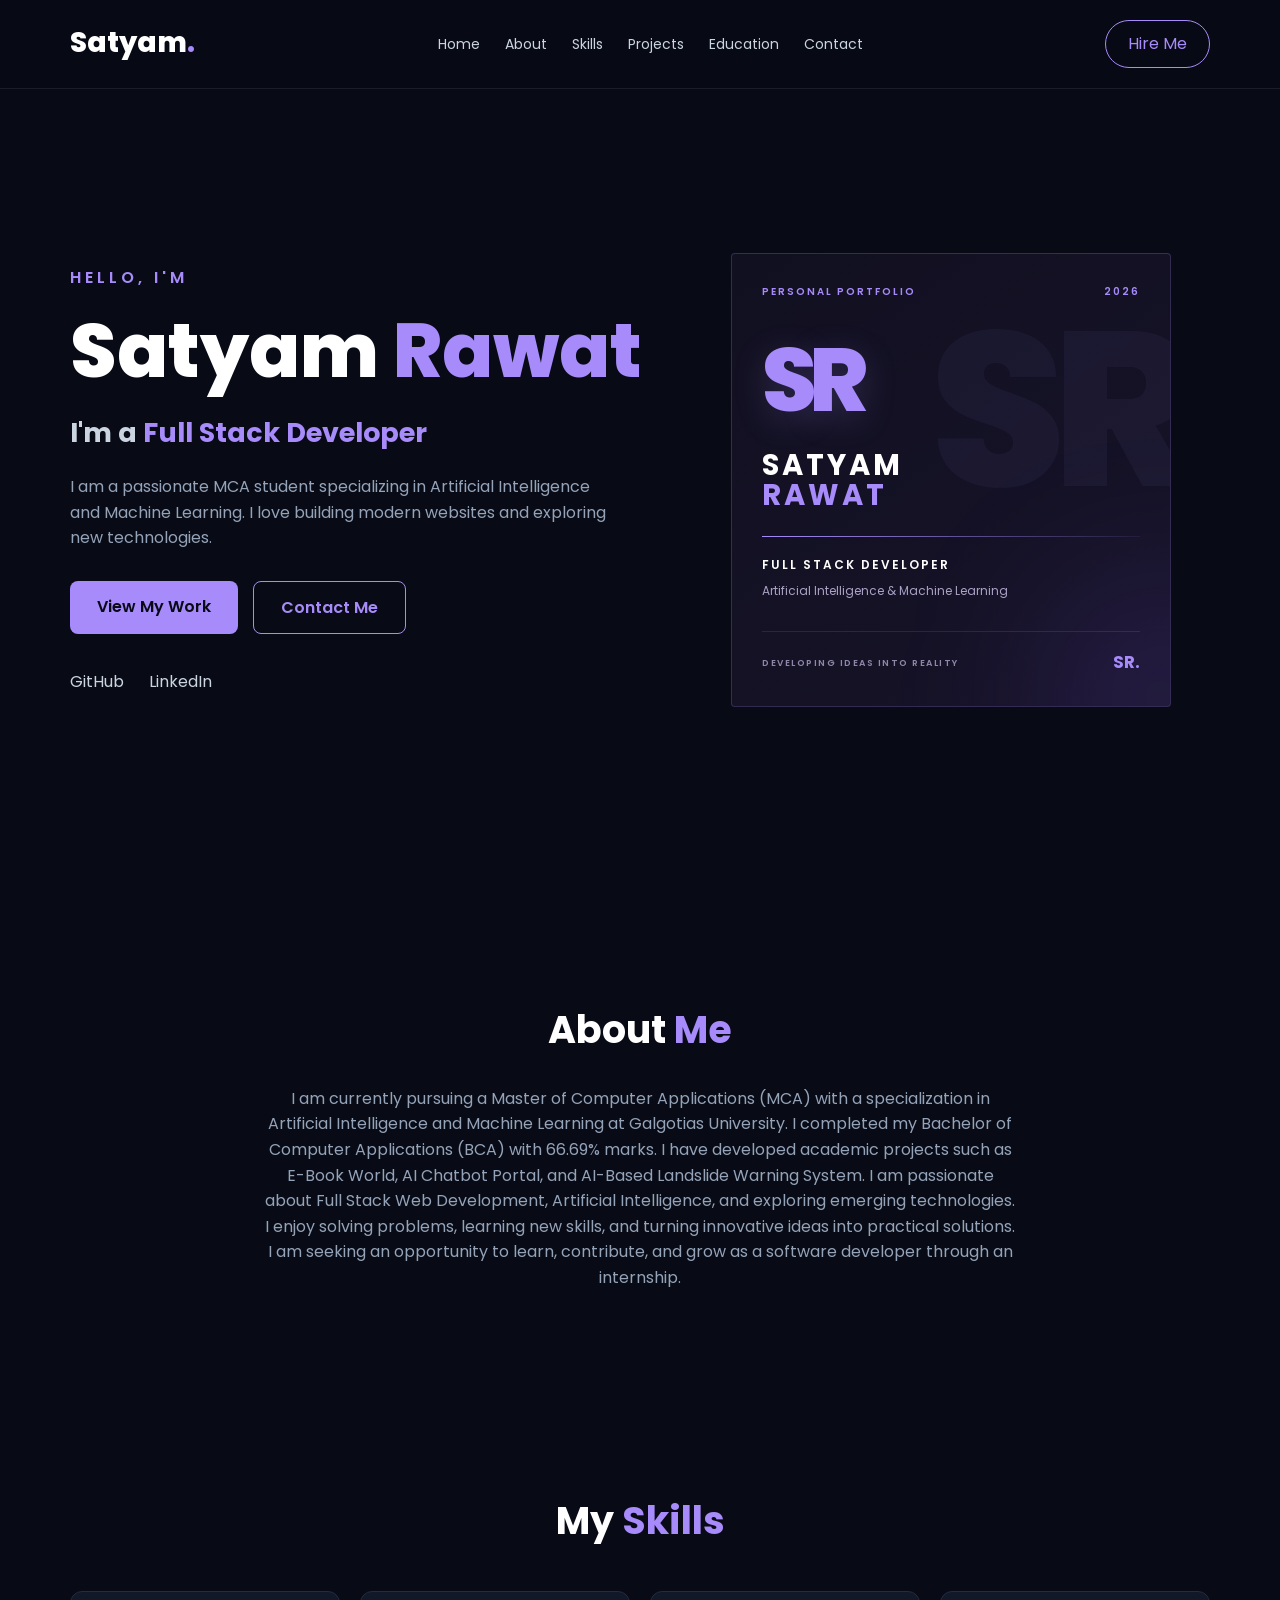
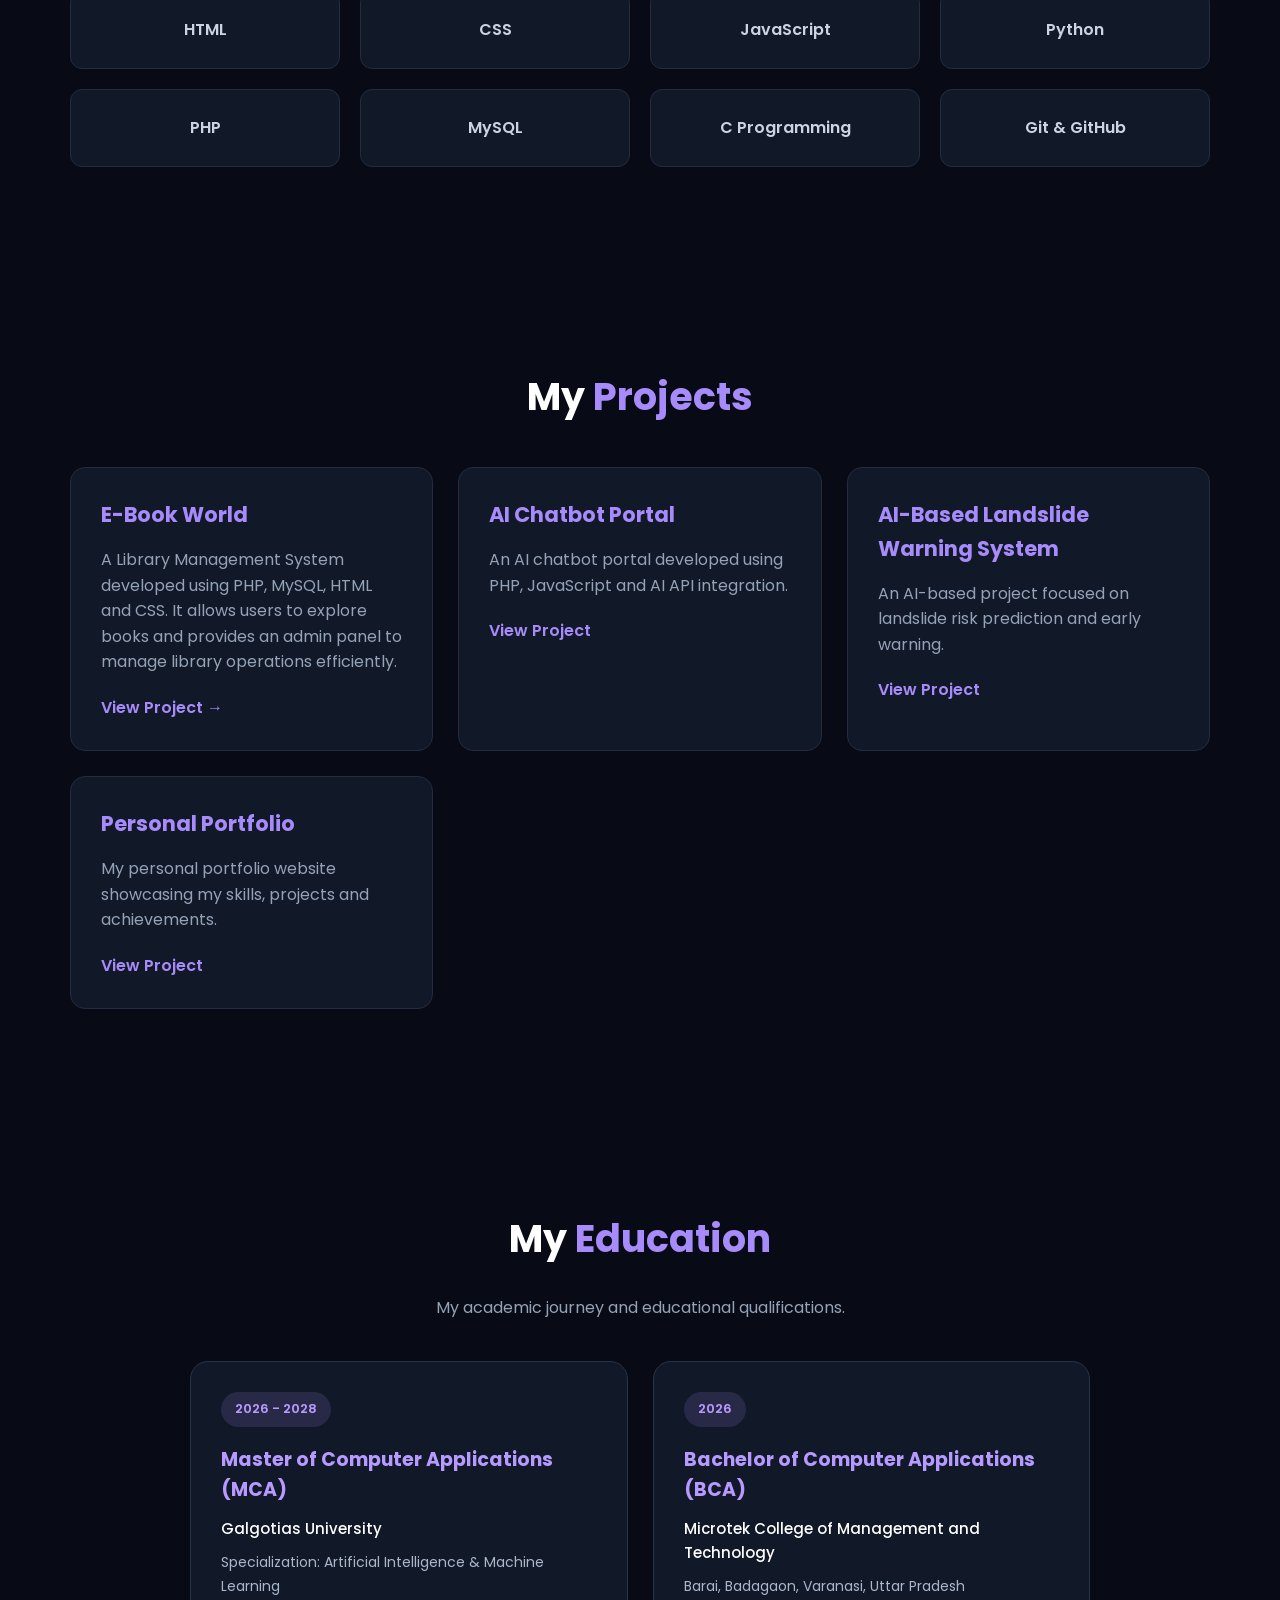
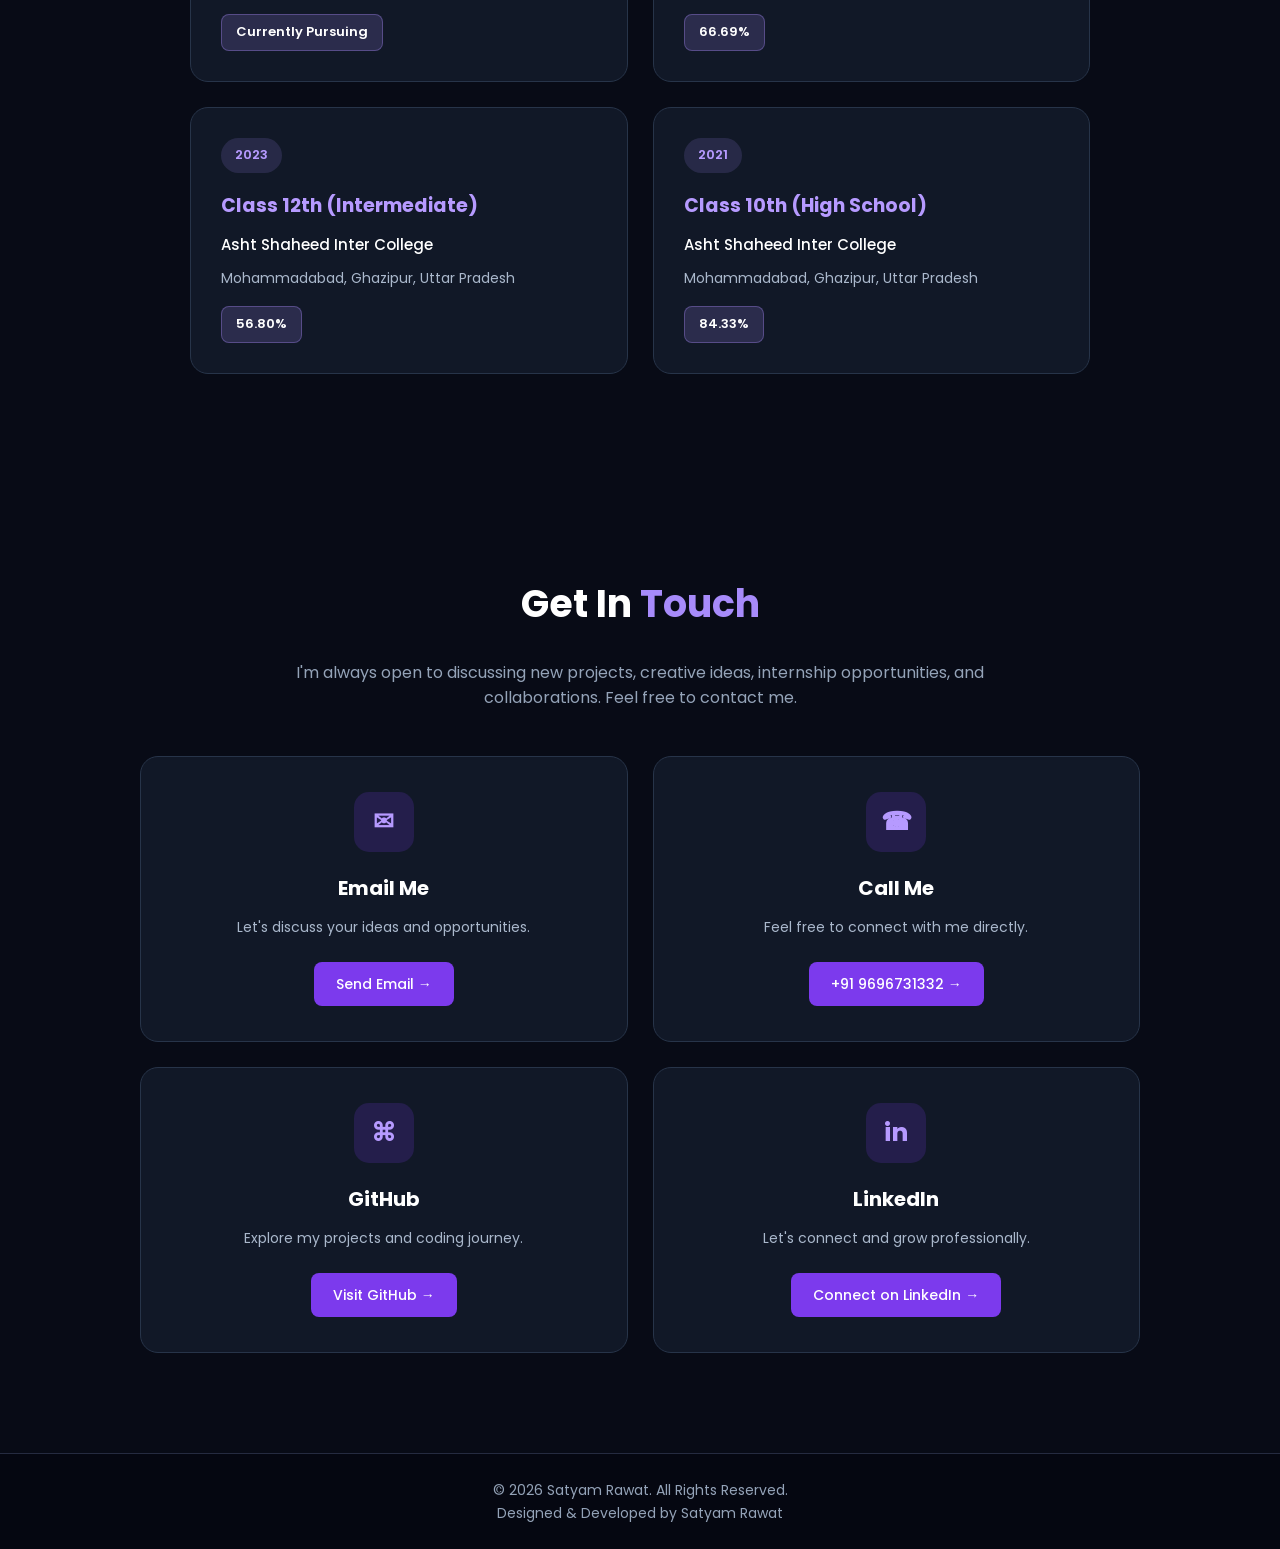
==== index.html @ bb26d086 "Update index.html" ====
<!DOCTYPE html>
<html lang="en">
<head>
    <meta charset="UTF-8">
    <meta name="viewport" content="width=device-width, initial-scale=1.0">

    <title>Satyam Rawat | Portfolio</title>

    <!-- Google Fonts -->
    <link rel="preconnect" href="https://fonts.googleapis.com">
    <link rel="preconnect" href="https://fonts.gstatic.com" crossorigin>
    <link href="https://fonts.googleapis.com/css2?family=Poppins:wght@300;400;500;600;700;800&display=swap" rel="stylesheet">

    <!-- CSS File -->
    <link rel="stylesheet" href="style.css">
</head>

<body>

    <!-- Navbar -->
    <header>
        <nav class="navbar">
            <a href="#home" class="logo">Satyam<span>.</span></a>

            <ul class="nav-links">
                <li><a href="#home">Home</a></li>
                <li><a href="#about">About</a></li>
                <li><a href="#skills">Skills</a></li>
                <li><a href="#projects">Projects</a></li>
                <li><a href="#education">Education</a></li>
                <li><a href="#contact">Contact</a></li>
            </ul>

            <a href="#contact" class="nav-btn">Hire Me</a>
        </nav>
    </header>

    <!-- Home Section -->
    <section class="hero" id="home">

        <div class="hero-content">
            <p class="intro">HELLO, I'M</p>

            <h1>Satyam <span>Rawat</span></h1>

            <h2>I'm a <span>Full Stack Developer</span></h2>

            <p class="hero-description">
                I am a passionate MCA student specializing in
                Artificial Intelligence and Machine Learning.
                I love building modern websites and exploring new technologies.
            </p>

            <div class="hero-buttons">
                <a href="#projects" class="btn primary-btn">View My Work</a>
                <a href="#contact" class="btn secondary-btn">Contact Me</a>
            </div>

            <div class="social-links">
                <a href="https://github.com/satyaa1209"
                   target="_blank" rel="noopener noreferrer">GitHub</a>

                <a href="https://www.linkedin.com/in/satyam-rawat"
                   target="_blank" rel="noopener noreferrer">LinkedIn</a>
            </div>
        </div>

        <!-- Professional Name-Based Visual -->
        <div class="hero-image">

            <div class="identity-visual">

                <div class="identity-topline">
                    <span>PERSONAL PORTFOLIO</span>
                    <span>2026</span>
                </div>

                <div class="identity-main">
                    <div class="identity-monogram">SR</div>

                    <div class="identity-name">
                        <span class="identity-first">SATYAM</span>
                        <span class="identity-last">RAWAT</span>
                    </div>
                </div>

                <div class="identity-line"></div>

                <div class="identity-details">
                    <p class="identity-role">FULL STACK DEVELOPER</p>
                    <p class="identity-specialization">
                        Artificial Intelligence & Machine Learning
                    </p>
                </div>

                <div class="identity-bottom">
                    <span>DEVELOPING IDEAS INTO REALITY</span>
                    <span class="identity-mark">SR.</span>
                </div>

            </div>

        </div>

    </section>

    <!-- About Section -->
    <section class="section" id="about">
        <h2 class="section-title">About <span>Me</span></h2>

        <p class="section-description">
            I am currently pursuing a Master of Computer Applications (MCA)
            with a specialization in Artificial Intelligence and Machine Learning
            at Galgotias University. I completed my Bachelor of Computer
            Applications (BCA) with 66.69% marks. I have developed academic
            projects such as E-Book World, AI Chatbot Portal, and AI-Based
            Landslide Warning System. I am passionate about Full Stack Web
            Development, Artificial Intelligence, and exploring emerging
            technologies. I enjoy solving problems, learning new skills,
            and turning innovative ideas into practical solutions. I am
            seeking an opportunity to learn, contribute, and grow as a
            software developer through an internship.
        </p>
    </section>

    <!-- Skills Section -->
    <section class="section" id="skills">
        <h2 class="section-title">My <span>Skills</span></h2>

        <div class="skills-container">
            <div class="skill-card">HTML</div>
            <div class="skill-card">CSS</div>
            <div class="skill-card">JavaScript</div>
            <div class="skill-card">Python</div>
            <div class="skill-card">PHP</div>
            <div class="skill-card">MySQL</div>
            <div class="skill-card">C Programming</div>
            <div class="skill-card">Git & GitHub</div>
        </div>
    </section>

    <!-- Projects Section -->
    <section class="section" id="projects">
        <h2 class="section-title">My <span>Projects</span></h2>

        <div class="projects-container">

            <!-- Project 1: E-Book World -->
            <div class="project-card">
                <h3>E-Book World</h3>

                <p>
                    A Library Management System developed using PHP,
                    MySQL, HTML and CSS. It allows users to explore
                    books and provides an admin panel to manage
                    library operations efficiently.
                </p>

                <a href="https://librarymanagement.infinityfreeapp.com"
                   target="_blank"
                   rel="noopener noreferrer">
                    View Project →
                </a>
            </div>

            <!-- Project 2: AI Chatbot Portal -->
            <div class="project-card">
                <h3>AI Chatbot Portal</h3>

                <p>
                    An AI chatbot portal developed using PHP,
                    JavaScript and AI API integration.
                </p>

                <a href="#">
                    View Project
                </a>
            </div>

            <!-- Project 3: AI-Based Landslide Warning System -->
            <div class="project-card">
                <h3>AI-Based Landslide Warning System</h3>

                <p>
                    An AI-based project focused on landslide risk
                    prediction and early warning.
                </p>

                <a href="#">
                    View Project
                </a>
            </div>

            <!-- Project 4: Personal Portfolio -->
            <div class="project-card">
                <h3>Personal Portfolio</h3>

                <p>
                    My personal portfolio website showcasing
                    my skills, projects and achievements.
                </p>

                <a href="#home">
                    View Project
                </a>
            </div>

        </div>
    </section>

    <!-- Education Section -->
    <section class="section" id="education">

        <h2 class="section-title">My <span>Education</span></h2>

        <p class="section-description">
            My academic journey and educational qualifications.
        </p>

        <div class="education-container">

            <div class="education-item">
                <div class="education-year">2026 - 2028</div>
                <h3>Master of Computer Applications (MCA)</h3>
                <h4>Galgotias University</h4>
                <p>Specialization: Artificial Intelligence & Machine Learning</p>
                <span class="education-status">Currently Pursuing</span>
            </div>

            <div class="education-item">
                <div class="education-year">2026</div>
                <h3>Bachelor of Computer Applications (BCA)</h3>
                <h4>Microtek College of Management and Technology</h4>
                <p>Barai, Badagaon, Varanasi, Uttar Pradesh</p>
                <span class="education-percentage">66.69%</span>
            </div>

            <div class="education-item">
                <div class="education-year">2023</div>
                <h3>Class 12th (Intermediate)</h3>
                <h4>Asht Shaheed Inter College</h4>
                <p>Mohammadabad, Ghazipur, Uttar Pradesh</p>
                <span class="education-percentage">56.80%</span>
            </div>

            <div class="education-item">
                <div class="education-year">2021</div>
                <h3>Class 10th (High School)</h3>
                <h4>Asht Shaheed Inter College</h4>
                <p>Mohammadabad, Ghazipur, Uttar Pradesh</p>
                <span class="education-percentage">84.33%</span>
            </div>

        </div>
    </section>

    <!-- Contact Section -->
    <section class="section contact-section" id="contact">

        <h2 class="section-title">Get In <span>Touch</span></h2>

        <p class="section-description">
            I'm always open to discussing new projects, creative ideas,
            internship opportunities, and collaborations.
            Feel free to contact me.
        </p>

        <div class="contact-container">

            <div class="contact-card">
                <div class="contact-icon">✉</div>
                <h3>Email Me</h3>
                <p>Let's discuss your ideas and opportunities.</p>
                <a href="mailto:rawatsatyam362@gmail.com" class="contact-btn">
                    Send Email →
                </a>
            </div>

            <div class="contact-card">
                <div class="contact-icon">☎</div>
                <h3>Call Me</h3>
                <p>Feel free to connect with me directly.</p>
                <a href="tel:+919696731332" class="contact-btn">
                    +91 9696731332 →
                </a>
            </div>

            <div class="contact-card">
                <div class="contact-icon">⌘</div>
                <h3>GitHub</h3>
                <p>Explore my projects and coding journey.</p>
                <a href="https://github.com/satyaa1209"
                   target="_blank" rel="noopener noreferrer"
                   class="contact-btn">
                    Visit GitHub →
                </a>
            </div>

            <div class="contact-card">
                <div class="contact-icon">in</div>
                <h3>LinkedIn</h3>
                <p>Let's connect and grow professionally.</p>
                <a href="https://www.linkedin.com/in/satyam-rawat"
                   target="_blank" rel="noopener noreferrer"
                   class="contact-btn">
                    Connect on LinkedIn →
                </a>
            </div>

        </div>

    </section>

    <!-- Footer -->
    <footer>
        <p>© 2026 Satyam Rawat. All Rights Reserved.</p>
        <p>Designed & Developed by Satyam Rawat</p>
    </footer>

    <!-- JavaScript File -->
    <script src="script.js"></script>

</body>
</html>
---- style.css ----
/* ================= GENERAL SETTINGS ================= */

* {
    margin: 0;
    padding: 0;
    box-sizing: border-box;
    scroll-behavior: smooth;
}

body {
    font-family: 'Poppins', sans-serif;
    background: #080b16;
    color: #ffffff;
    line-height: 1.6;
}

a {
    text-decoration: none;
    color: inherit;
}

span {
    color: #a78bfa;
}

/* ================= NAVBAR ================= */

header {
    width: 100%;
    position: fixed;
    top: 0;
    left: 0;
    z-index: 1000;
    background: rgba(8, 11, 22, 0.9);
    backdrop-filter: blur(15px);
    border-bottom: 1px solid rgba(255,255,255,0.08);
}

.navbar {
    max-width: 1200px;
    margin: auto;
    padding: 20px 30px;
    display: flex;
    justify-content: space-between;
    align-items: center;
}

.logo {
    font-size: 28px;
    font-weight: 800;
}

.nav-links {
    display: flex;
    list-style: none;
    gap: 25px;
}

.nav-links a {
    color: #cbd5e1;
    font-size: 14px;
    transition: 0.3s;
}

.nav-links a:hover {
    color: #a78bfa;
}

.nav-btn {
    padding: 10px 22px;
    border: 1px solid #a78bfa;
    border-radius: 30px;
    color: #a78bfa;
    transition: 0.3s;
}

.nav-btn:hover {
    background: #a78bfa;
    color: #080b16;
}

/* ================= HERO SECTION ================= */

.hero {
    min-height: 100vh;
    max-width: 1200px;
    margin: auto;
    padding: 130px 30px 70px;
    display: flex;
    justify-content: space-between;
    align-items: center;
    gap: 50px;
}

.hero-content {
    max-width: 650px;
}

.intro {
    color: #a78bfa;
    letter-spacing: 4px;
    font-weight: 600;
    margin-bottom: 15px;
}

.hero h1 {
    font-size: clamp(45px, 7vw, 75px);
    font-weight: 800;
    line-height: 1.2;
    margin-bottom: 15px;
}

.hero h2 {
    font-size: 27px;
    color: #cbd5e1;
    margin-bottom: 20px;
}

.hero-description {
    color: #94a3b8;
    font-size: 16px;
    max-width: 550px;
    margin-bottom: 30px;
}

.hero-buttons {
    display: flex;
    gap: 15px;
    flex-wrap: wrap;
}

.btn {
    display: inline-block;
    padding: 13px 27px;
    border-radius: 8px;
    font-weight: 600;
    transition: 0.3s;
}

.primary-btn {
    background: #a78bfa;
    color: #080b16;
}

.primary-btn:hover {
    transform: translateY(-4px);
    box-shadow: 0 8px 25px rgba(167,139,250,0.3);
}

.secondary-btn {
    border: 1px solid #a78bfa;
    color: #a78bfa;
}

.secondary-btn:hover {
    background: #a78bfa;
    color: #080b16;
}

.social-links {
    display: flex;
    gap: 25px;
    margin-top: 35px;
    color: #cbd5e1;
}

.social-links a:hover {
    color: #a78bfa;
}

/* ================= PROFILE CIRCLE ================= */

.hero-image {
    display: flex;
    justify-content: center;
    align-items: center;
}

.profile-circle {
    width: 300px;
    height: 300px;
    border-radius: 50%;
    overflow: hidden;
    border: 5px solid #a78bfa;
    box-shadow: 0 0 40px rgba(167,139,250,0.4);
}

.profile-circle img {
    width: 100%;
    height: 100%;
    object-fit: cover;
    object-position: center 25%;
    display: block;
}

/* ================= COMMON SECTIONS ================= */

.section {
    max-width: 1200px;
    margin: auto;
    padding: 100px 30px;
    text-align: center;
}

.section-title {
    font-size: 38px;
    margin-bottom: 25px;
}

.section-description {
    max-width: 750px;
    margin: auto;
    color: #94a3b8;
    font-size: 16px;
}

/* ================= SKILLS ================= */

.skills-container {
    display: grid;
    grid-template-columns: repeat(4, 1fr);
    gap: 20px;
    margin-top: 40px;
}

.skill-card {
    padding: 25px 15px;
    border: 1px solid #252b40;
    background: #111827;
    border-radius: 12px;
    color: #cbd5e1;
    font-weight: 600;
    transition: 0.3s;
}

.skill-card:hover {
    border-color: #a78bfa;
    transform: translateY(-7px);
    color: #a78bfa;
}

/* ================= PROJECTS ================= */

.projects-container {
    display: grid;
    grid-template-columns: repeat(3, 1fr);
    gap: 25px;
    margin-top: 40px;
    text-align: left;
}

.project-card {
    background: #111827;
    border: 1px solid #252b40;
    border-radius: 15px;
    padding: 30px;
    transition: 0.3s;
}

.project-card:hover {
    transform: translateY(-8px);
    border-color: #a78bfa;
}

.project-card h3 {
    color: #a78bfa;
    margin-bottom: 15px;
    font-size: 21px;
}

.project-card p {
    color: #94a3b8;
    margin-bottom: 20px;
}

.project-card a {
    color: #a78bfa;
    font-weight: 600;
}

/* ================= EDUCATION ================= */

.education-card {
    background: #111827;
    border: 1px solid #252b40;
    border-radius: 15px;
    padding: 35px;
    max-width: 700px;
    margin: 35px auto 0;
}

.education-card h3 {
    color: #a78bfa;
    margin-bottom: 12px;
}

.education-card p {
    color: #94a3b8;
    margin-top: 8px;
}

/* ================= CONTACT ================= */

.contact-socials {
    display: flex;
    justify-content: center;
    gap: 30px;
    margin-top: 30px;
    color: #a78bfa;
}

#contact .btn {
    margin-top: 30px;
}

/* ================= FOOTER ================= */

footer {
    background: #050711;
    border-top: 1px solid #252b40;
    text-align: center;
    padding: 25px;
    color: #94a3b8;
    font-size: 14px;
}

/* ================= RESPONSIVE DESIGN ================= */

@media (max-width: 900px) {

    .nav-links {
        gap: 12px;
    }

    .nav-links a {
        font-size: 12px;
    }

    .hero {
        gap: 25px;
    }

    .profile-circle {
        width: 230px;
        height: 230px;
    }

    .skills-container {
        grid-template-columns: repeat(2, 1fr);
    }

    .projects-container {
        grid-template-columns: repeat(2, 1fr);
    }
}

@media (max-width: 600px) {

    .navbar {
        flex-direction: column;
        gap: 15px;
        padding: 15px;
    }

    .nav-links {
        flex-wrap: wrap;
        justify-content: center;
        gap: 12px;
    }

    .nav-btn {
        display: none;
    }

    .hero {
        flex-direction: column-reverse;
        text-align: center;
        padding-top: 190px;
    }

    .hero-buttons,
    .social-links {
        justify-content: center;
    }

    .profile-circle {
        width: 190px;
        height: 190px;
    }

    .profile-circle span {
        font-size: 60px;
    }

    .hero h2 {
        font-size: 21px;
    }

    .section {
        padding: 70px 20px;
    }

    .section-title {
        font-size: 30px;
    }

    .skills-container,
    .projects-container {
        grid-template-columns: 1fr;
    }
}


/* ================= REVEAL ANIMATION ================= */

.reveal {
    opacity: 0;
    transform: translateY(35px);
    transition: opacity 0.8s ease, transform 0.8s ease;
}

.reveal.show {
    opacity: 1;
    transform: translateY(0);
}


/* Professional Education Section */

.education-container {
    max-width: 900px;
    margin: 40px auto 0;
    display: grid;
    grid-template-columns: repeat(2, 1fr);
    gap: 25px;
}

.education-item {
    background: #111827;
    border: 1px solid #273449;
    border-radius: 18px;
    padding: 30px;
    text-align: left;
    transition: 0.3s ease;
    position: relative;
    overflow: hidden;
}

.education-item:hover {
    transform: translateY(-7px);
    border-color: #a78bfa;
    box-shadow: 0 10px 30px rgba(167, 139, 250, 0.12);
}

.education-year {
    display: inline-block;
    background: rgba(167, 139, 250, 0.15);
    color: #b69aff;
    padding: 7px 14px;
    border-radius: 20px;
    font-size: 13px;
    font-weight: 600;
    margin-bottom: 18px;
}

.education-item h3 {
    color: #b69aff;
    font-size: 19px;
    margin-bottom: 12px;
}

.education-item h4 {
    color: #ffffff;
    font-size: 15px;
    font-weight: 500;
    margin-bottom: 10px;
}

.education-item p {
    color: #aab8cc;
    font-size: 14px;
    line-height: 1.7;
    margin-bottom: 15px;
}

.education-percentage,
.education-status {
    display: inline-block;
    color: #ffffff;
    background: rgba(167, 139, 250, 0.18);
    border: 1px solid rgba(167, 139, 250, 0.35);
    padding: 7px 14px;
    border-radius: 8px;
    font-size: 13px;
    font-weight: 600;
}

@media (max-width: 768px) {
    .education-container {
        grid-template-columns: 1fr;
        padding: 0 10px;
    }

    .education-item {
        padding: 24px;
    }
}


/* PROFESSIONAL CONTACT SECTION */

.contact-section {
    text-align: center;
}

.contact-container {
    max-width: 1000px;
    margin: 45px auto 0;
    display: grid;
    grid-template-columns: repeat(2, 1fr);
    gap: 25px;
}

.contact-card {
    background: #111827;
    border: 1px solid #273449;
    border-radius: 18px;
    padding: 35px 25px;
    text-align: center;
    transition: all 0.3s ease;
}

.contact-card:hover {
    transform: translateY(-8px);
    border-color: #a78bfa;
    box-shadow: 0 12px 30px rgba(124, 58, 237, 0.15);
}

.contact-icon {
    width: 60px;
    height: 60px;
    margin: 0 auto 20px;
    display: flex;
    align-items: center;
    justify-content: center;
    border-radius: 15px;
    background: rgba(124, 58, 237, 0.18);
    color: #b69aff;
    font-size: 25px;
    font-weight: 700;
}

.contact-card h3 {
    color: #ffffff;
    font-size: 20px;
    margin-bottom: 12px;
}

.contact-card p {
    color: #aab8cc;
    font-size: 14px;
    line-height: 1.7;
    margin-bottom: 22px;
}

.contact-btn {
    display: inline-block;
    padding: 11px 22px;
    background: #7c3aed;
    color: #ffffff;
    border-radius: 8px;
    text-decoration: none;
    font-size: 14px;
    font-weight: 500;
    transition: 0.3s ease;
}

.contact-btn:hover {
    background: #a78bfa;
    color: #111827;
}

@media (max-width: 600px) {
    .contact-container {
        grid-template-columns: 1fr;
        padding: 0 12px;
    }

    .contact-card {
        padding: 28px 20px;
    }
}


/* ================= PROFESSIONAL IDENTITY DESIGN ================= */

.hero-image {
    flex: 1;
    min-width: 0;
    display: flex;
    justify-content: center;
    align-items: center;
}

.identity-visual {
    width: 440px;
    max-width: 100%;
    min-height: 390px;
    position: relative;
    display: flex;
    flex-direction: column;
    justify-content: space-between;
    padding: 30px;
    overflow: hidden;
    background: linear-gradient(145deg, #111020, #171329);
    border: 1px solid rgba(167, 139, 250, 0.22);
    border-radius: 4px;
}

/* Subtle background decoration */

.identity-visual::before {
    content: "SR";
    position: absolute;
    right: -12px;
    top: 45px;
    color: rgba(167, 139, 250, 0.055);
    font-size: 220px;
    font-weight: 800;
    line-height: 1;
    letter-spacing: -15px;
    pointer-events: none;
}

.identity-visual::after {
    content: "";
    position: absolute;
    width: 220px;
    height: 220px;
    right: -100px;
    bottom: -100px;
    background: rgba(139, 92, 246, 0.16);
    filter: blur(80px);
    border-radius: 50%;
    pointer-events: none;
}

/* Top line */

.identity-topline {
    display: flex;
    justify-content: space-between;
    align-items: center;
    position: relative;
    z-index: 1;
    color: #aaa1c5;
    font-size: 10px;
    font-weight: 600;
    letter-spacing: 2px;
}

/* Main identity */

.identity-main {
    position: relative;
    z-index: 1;
    margin-top: 35px;
}

.identity-monogram {
    color: #a78bfa;
    font-size: 90px;
    font-weight: 800;
    letter-spacing: -8px;
    line-height: 1;
    margin-bottom: 25px;
    text-shadow: 0 8px 35px rgba(167, 139, 250, 0.2);
}

.identity-name {
    display: flex;
    flex-direction: column;
    line-height: 1.05;
    letter-spacing: 3px;
}

.identity-first {
    color: #ffffff;
    font-size: 29px;
    font-weight: 700;
}

.identity-last {
    color: #a78bfa;
    font-size: 29px;
    font-weight: 700;
}

/* Divider */

.identity-line {
    width: 100%;
    height: 1px;
    margin: 25px 0 18px;
    background: linear-gradient(
        90deg,
        #a78bfa,
        rgba(167, 139, 250, 0.08)
    );
}

/* Role and specialization */

.identity-details {
    position: relative;
    z-index: 1;
}

.identity-role {
    color: #ffffff;
    font-size: 12px;
    font-weight: 600;
    letter-spacing: 2px;
    margin-bottom: 7px;
}

.identity-specialization {
    color: #aaa1c5;
    font-size: 12px;
    line-height: 1.7;
}

/* Bottom signature */

.identity-bottom {
    position: relative;
    z-index: 1;
    display: flex;
    justify-content: space-between;
    align-items: center;
    margin-top: 30px;
    padding-top: 17px;
    border-top: 1px solid rgba(255, 255, 255, 0.09);
}

.identity-bottom > span:first-child {
    color: #8f87a8;
    font-size: 9px;
    font-weight: 600;
    letter-spacing: 1.5px;
}

.identity-mark {
    color: #a78bfa;
    font-size: 17px;
    font-weight: 700;
}

/* Hover */

.identity-visual {
    transition: transform 0.35s ease, border-color 0.35s ease;
}

.identity-visual:hover {
    transform: translateY(-5px);
    border-color: rgba(167, 139, 250, 0.55);
}

/* Tablet and Mobile */

@media (max-width: 1000px) {
    .identity-visual {
        width: 400px;
    }
}

@media (max-width: 750px) {
    .hero-image {
        width: 100%;
    }

    .identity-visual {
        width: 440px;
        min-height: 370px;
    }
}

@media (max-width: 400px) {
    .identity-visual {
        padding: 22px;
        min-height: 350px;
    }

    .identity-monogram {
        font-size: 75px;
    }

    .identity-first,
    .identity-last {
        font-size: 25px;
    }

    .identity-visual::before {
        font-size: 170px;
    }
}
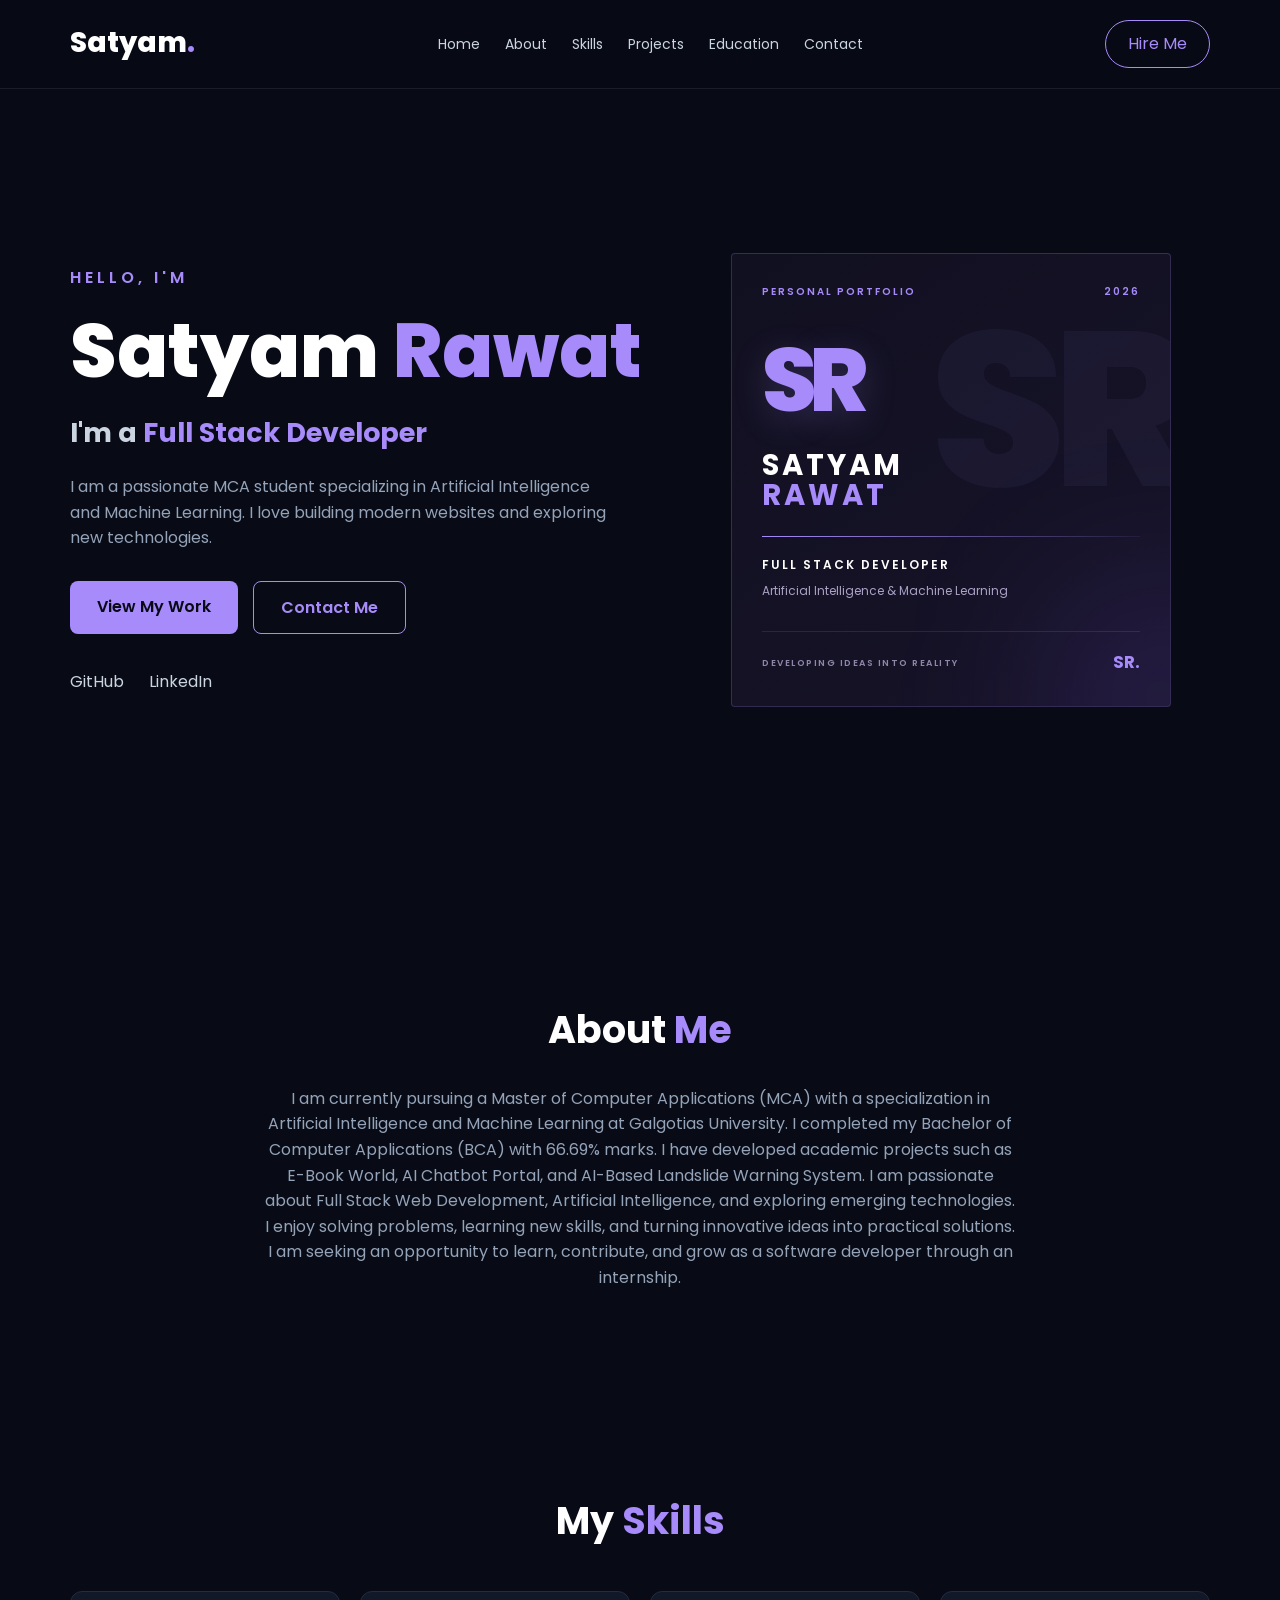
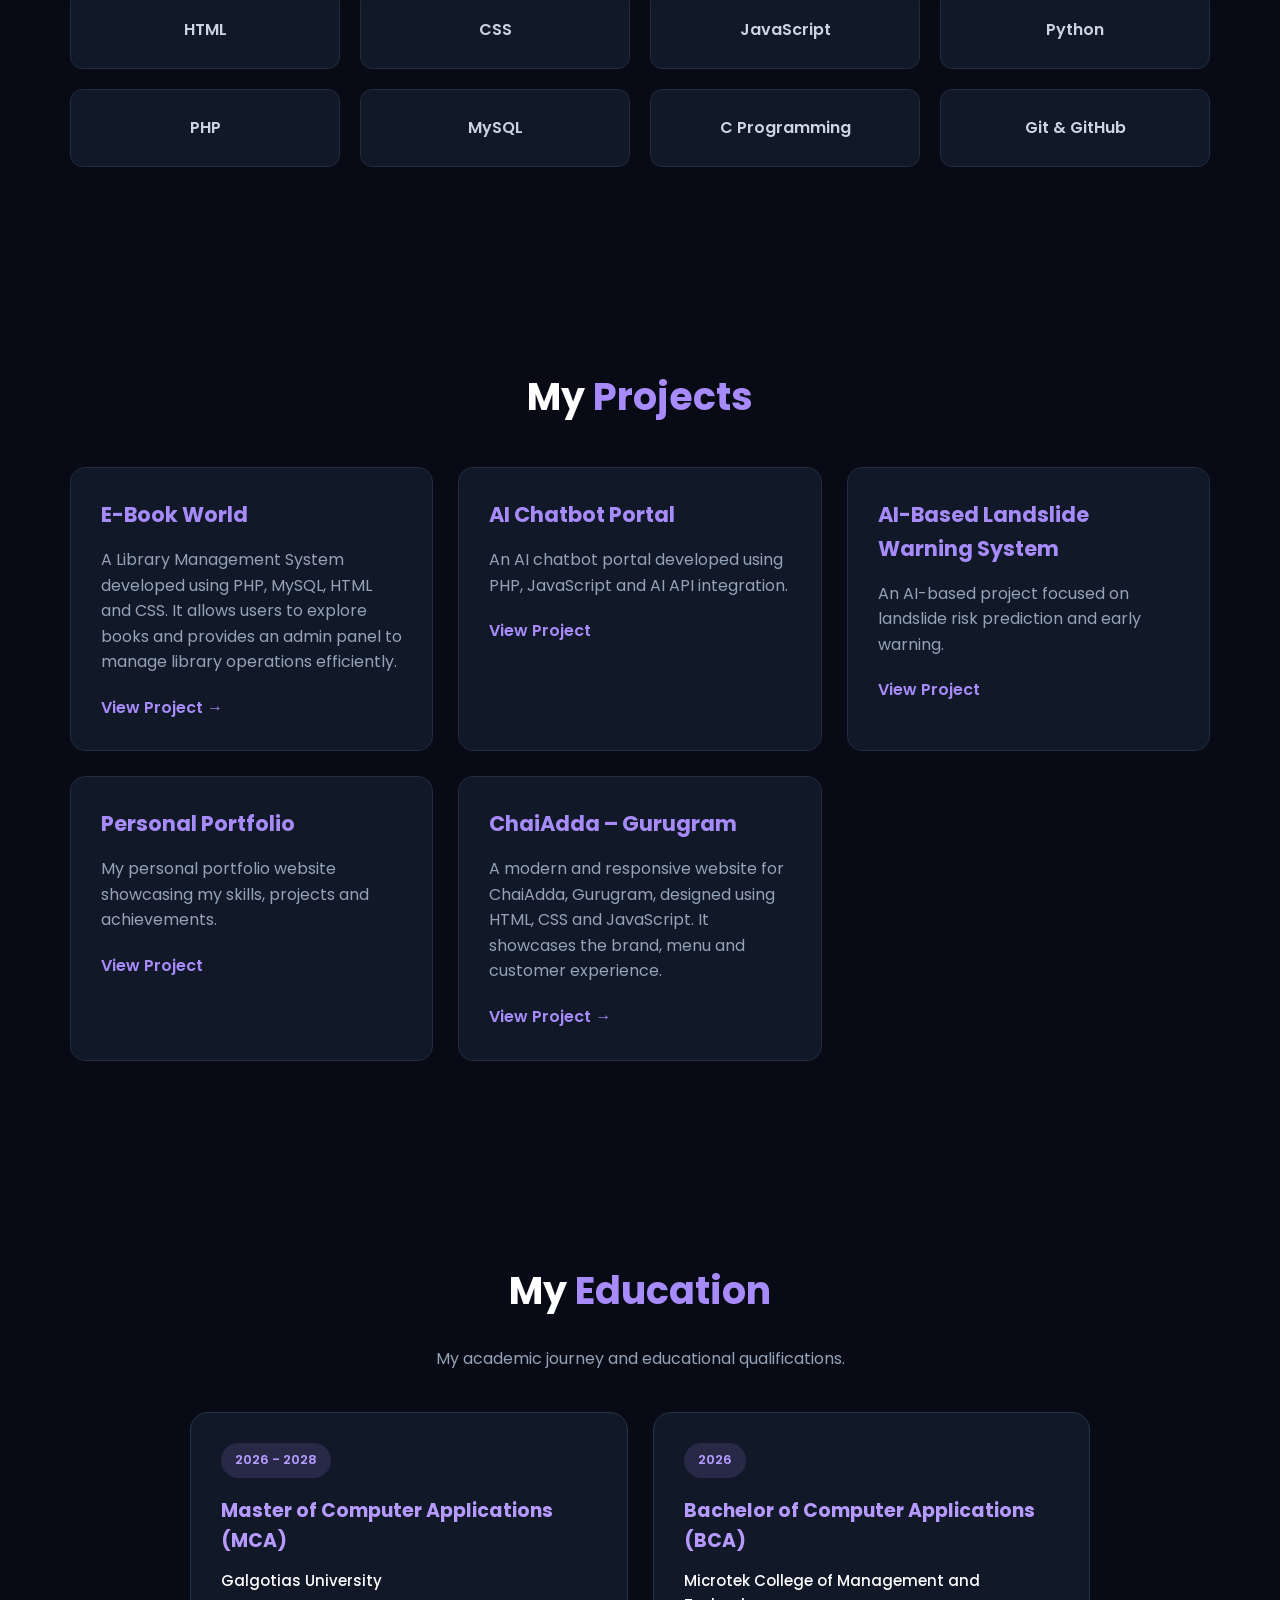
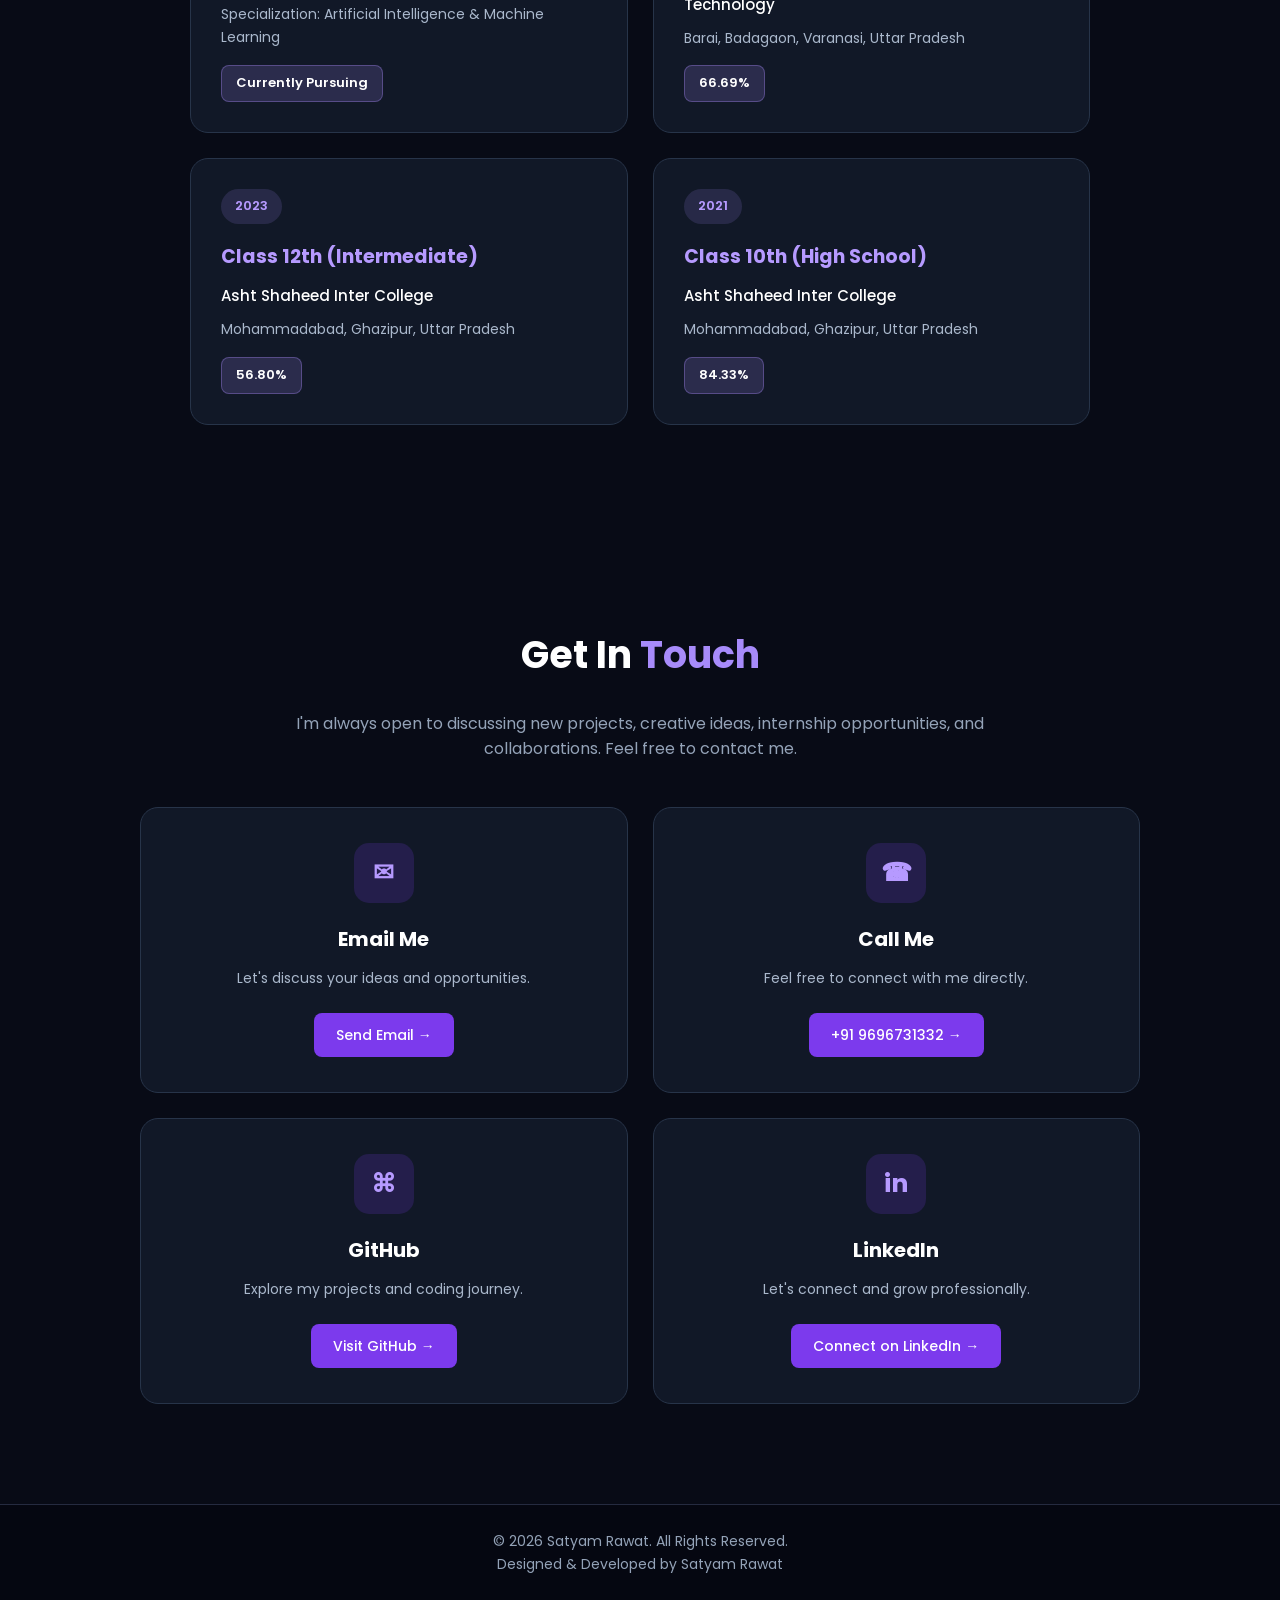
==== commit 3730bb4d: "Update index.html" ====
--- a/index.html
+++ b/index.html
@@ -206,6 +206,23 @@
                 </a>
             </div>
 
+            <!-- Project 5: ChaiAdda Gurugram -->
+            <div class="project-card">
+                <h3>ChaiAdda – Gurugram</h3>
+
+                <p>
+                    A modern and responsive website for ChaiAdda,
+                    Gurugram, designed using HTML, CSS and JavaScript.
+                    It showcases the brand, menu and customer experience.
+                </p>
+
+                <a href="https://satyaa1209.github.io/chaiadda-gurugram/"
+                   target="_blank"
+                   rel="noopener noreferrer">
+                    View Project →
+                </a>
+            </div>
+
         </div>
     </section>
 
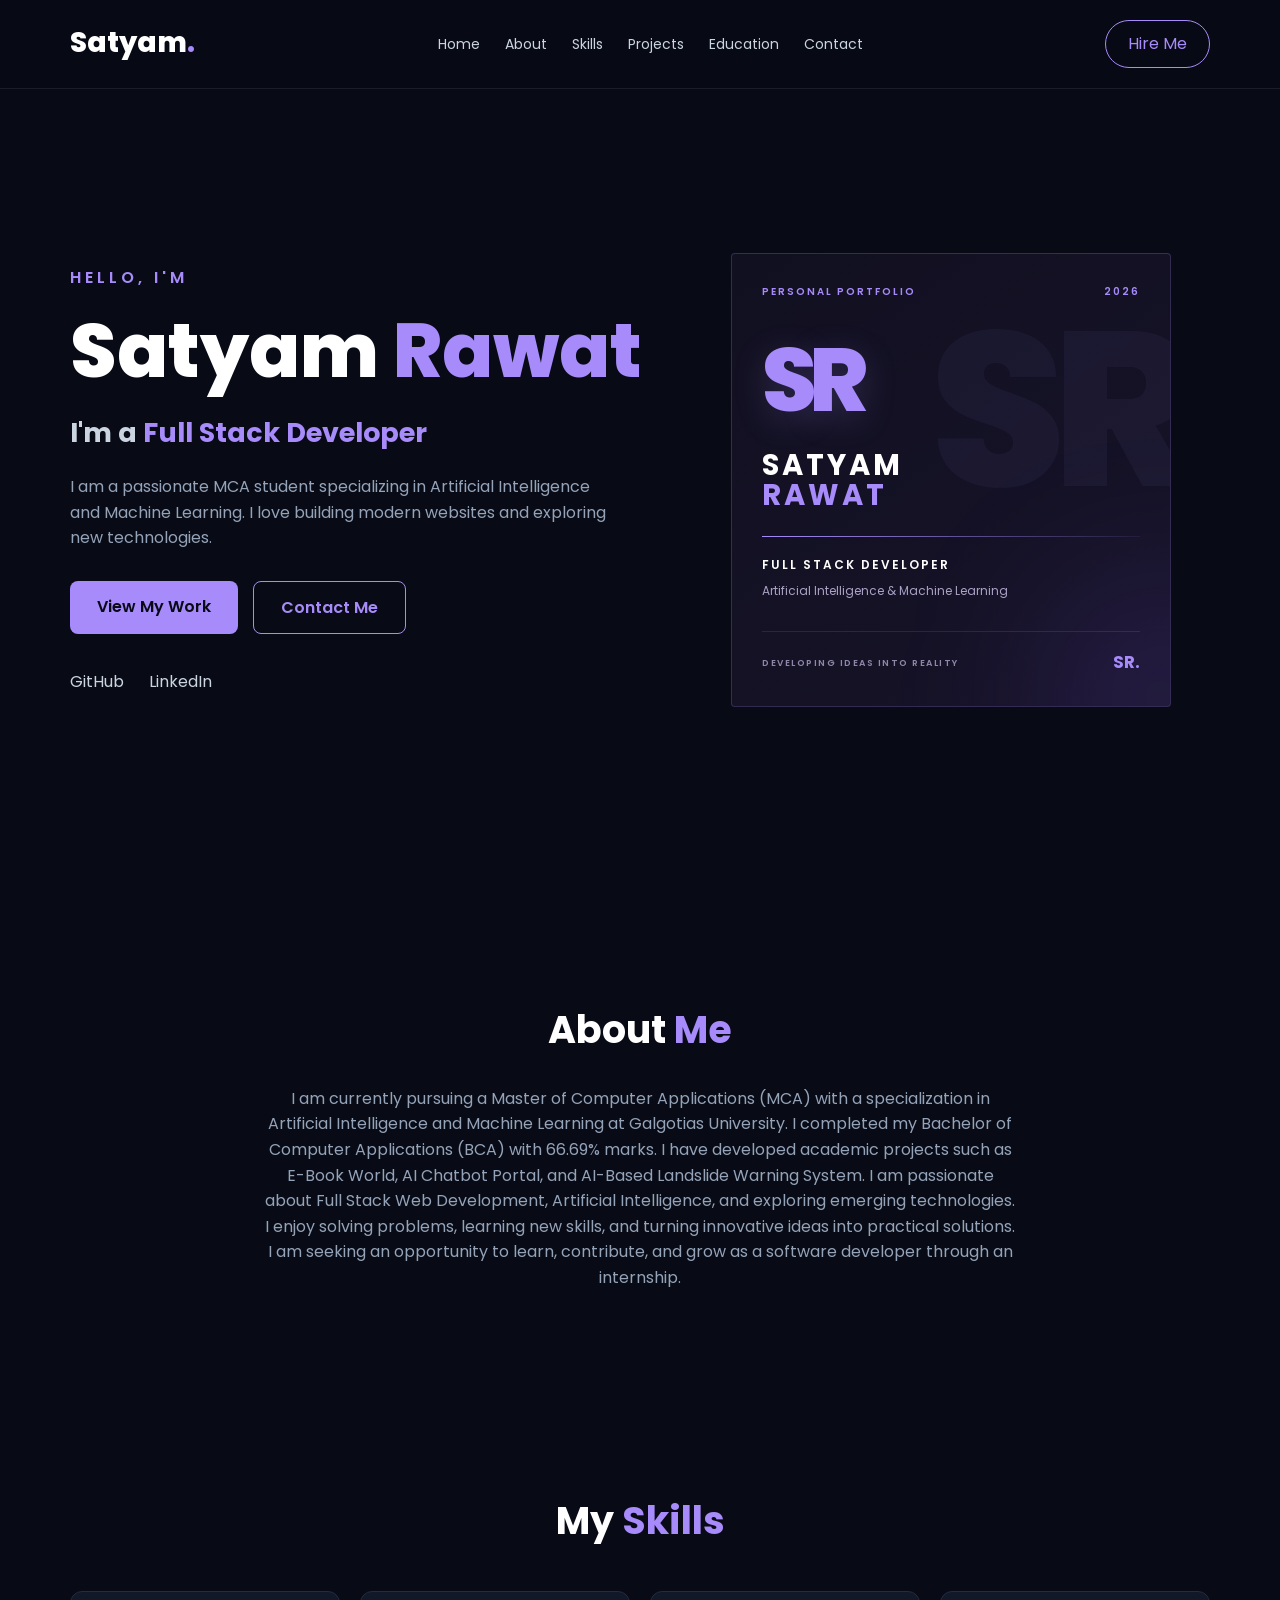
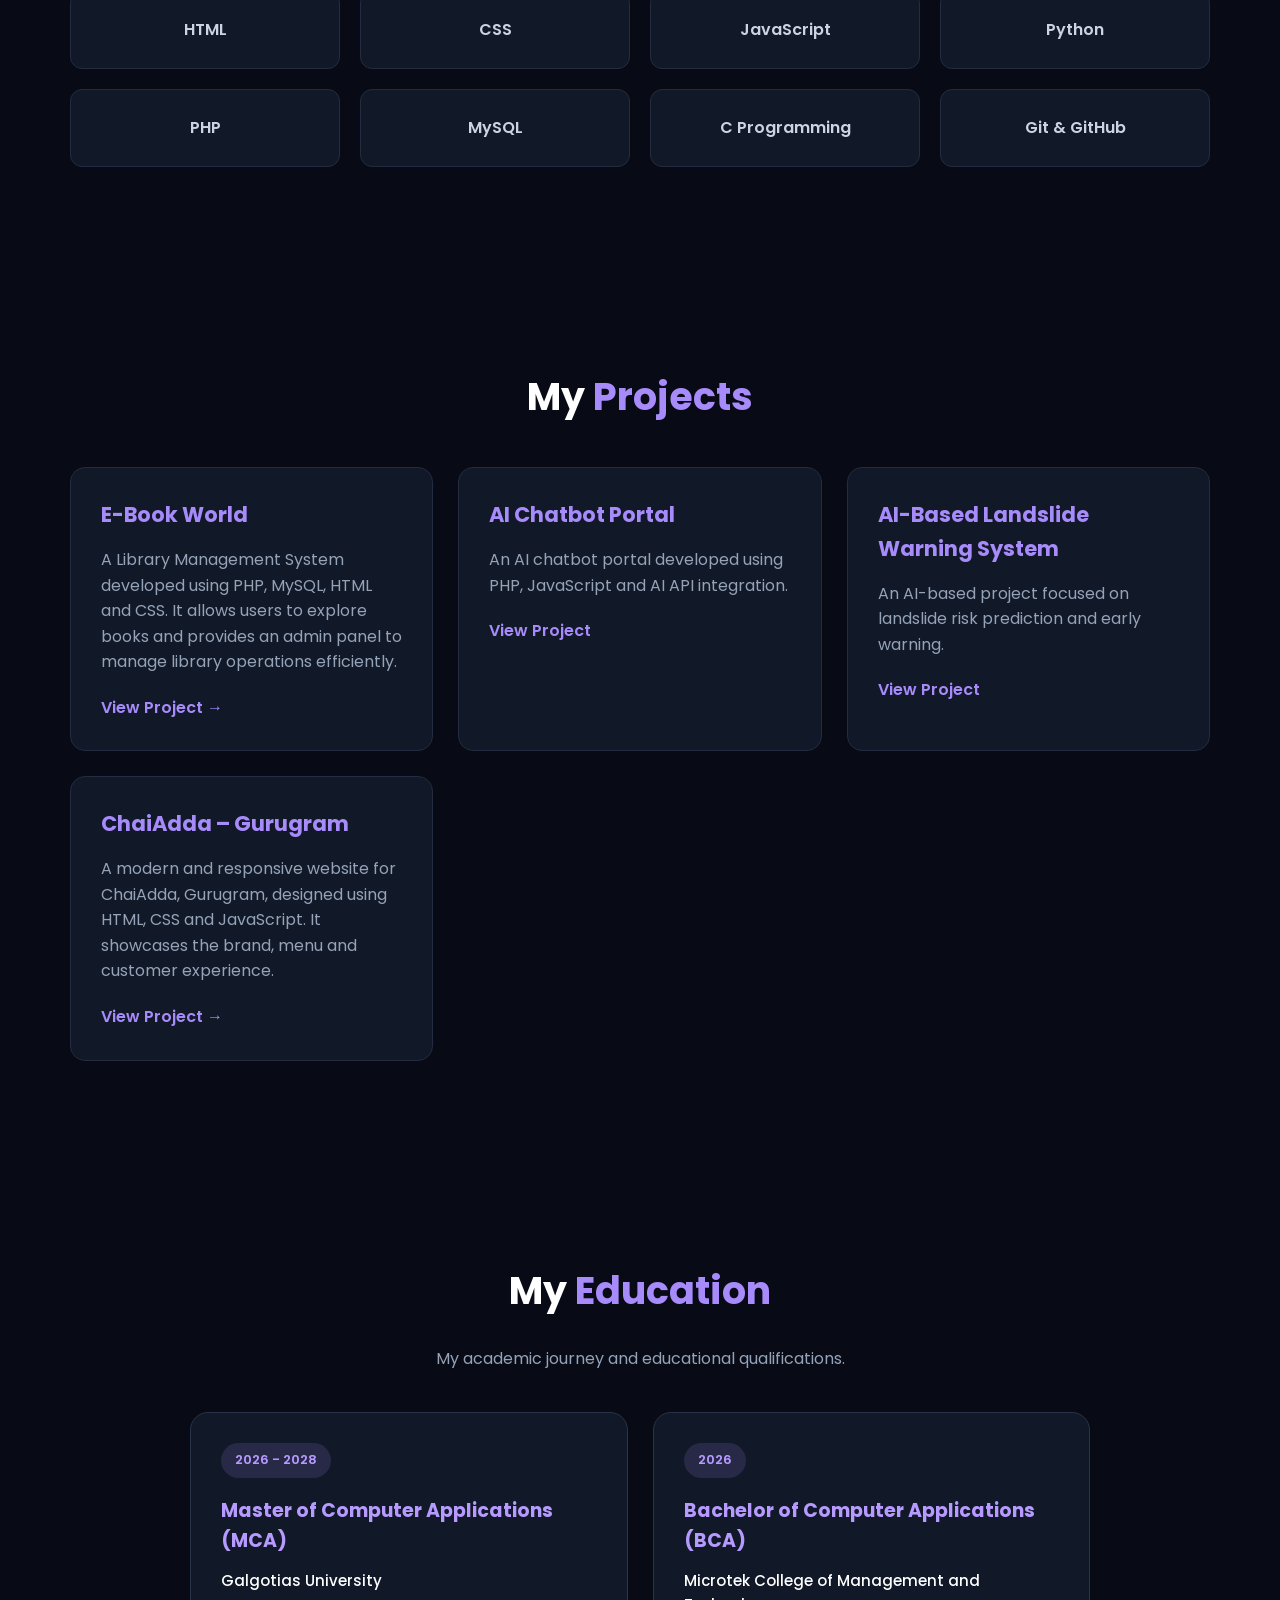
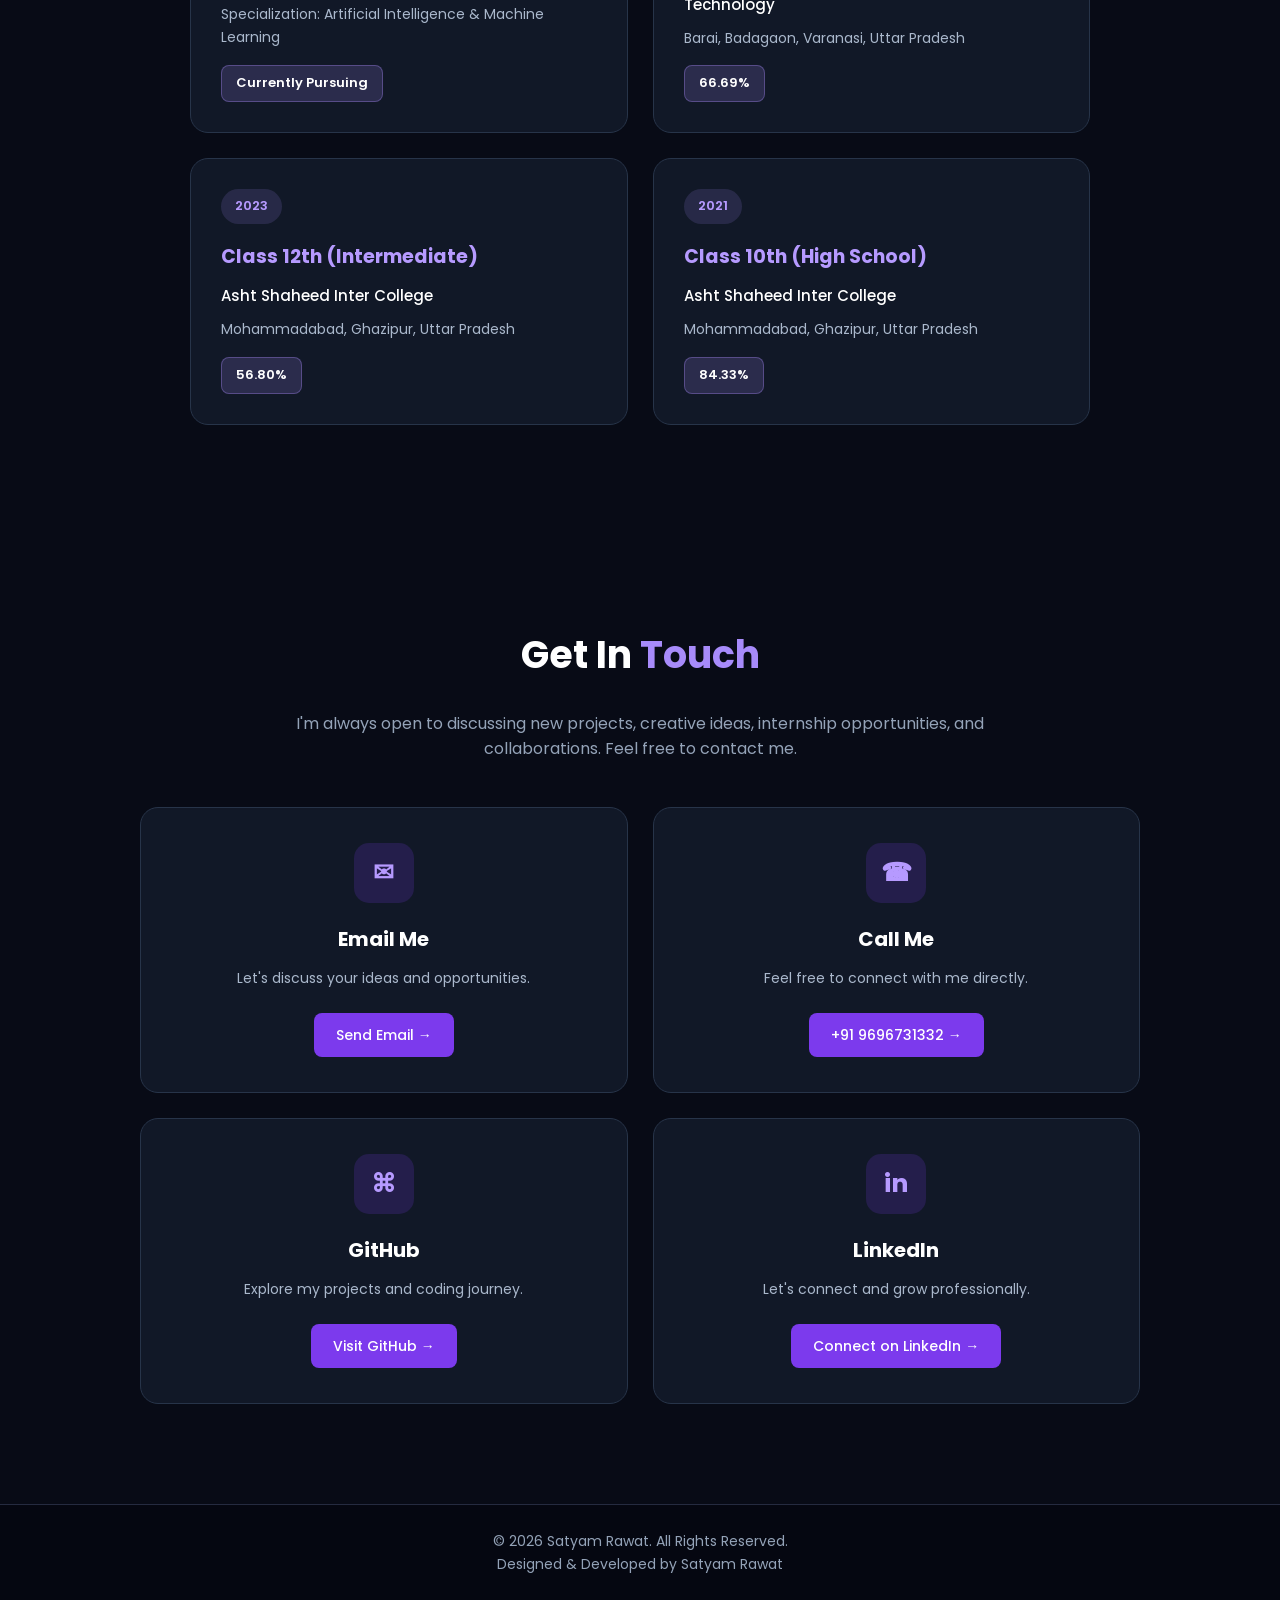
==== commit fa9b807b: "Update index.html" ====
--- a/index.html
+++ b/index.html
@@ -6,12 +6,12 @@
     <meta name="viewport" content="width=device-width, initial-scale=1.0">
 
     <title>Satyam Rawat | Portfolio</title>
-
+<meta name="google-site-verification" content="G1ZHCRIiQYxiCBVAbGkenDZfYS_VQ1XPWHBT34Xp-EY" />
     <!-- Google Fonts -->
     <link rel="preconnect" href="https://fonts.googleapis.com">
     <link rel="preconnect" href="https://fonts.gstatic.com" crossorigin>
     <link href="https://fonts.googleapis.com/css2?family=Poppins:wght@300;400;500;600;700;800&display=swap" rel="stylesheet">
-
+    
     <!-- CSS File -->
     <link rel="stylesheet" href="style.css">
 </head>
@@ -192,19 +192,6 @@
                 </a>
             </div>
 
-            <!-- Project 4: Personal Portfolio -->
-            <div class="project-card">
-                <h3>Personal Portfolio</h3>
-
-                <p>
-                    My personal portfolio website showcasing
-                    my skills, projects and achievements.
-                </p>
-
-                <a href="#home">
-                    View Project
-                </a>
-            </div>
 
             <!-- Project 5: ChaiAdda Gurugram -->
             <div class="project-card">
